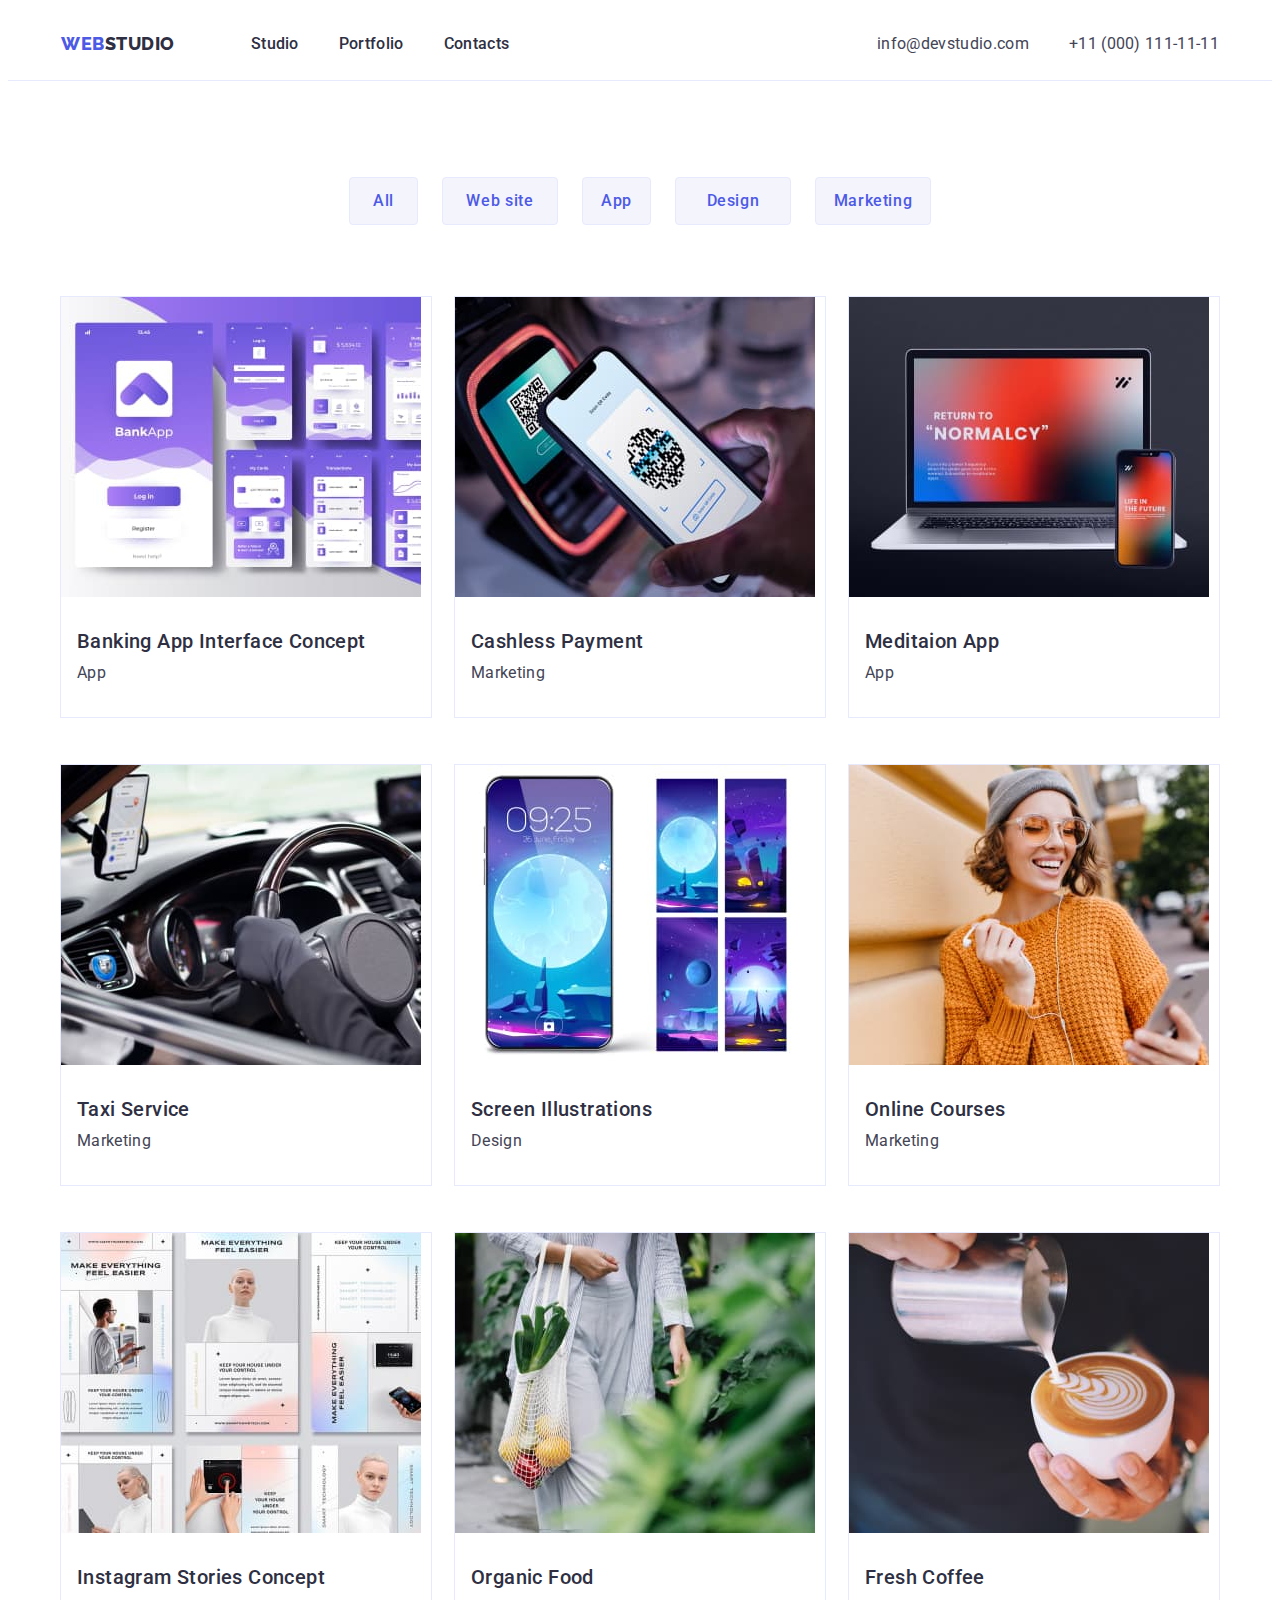
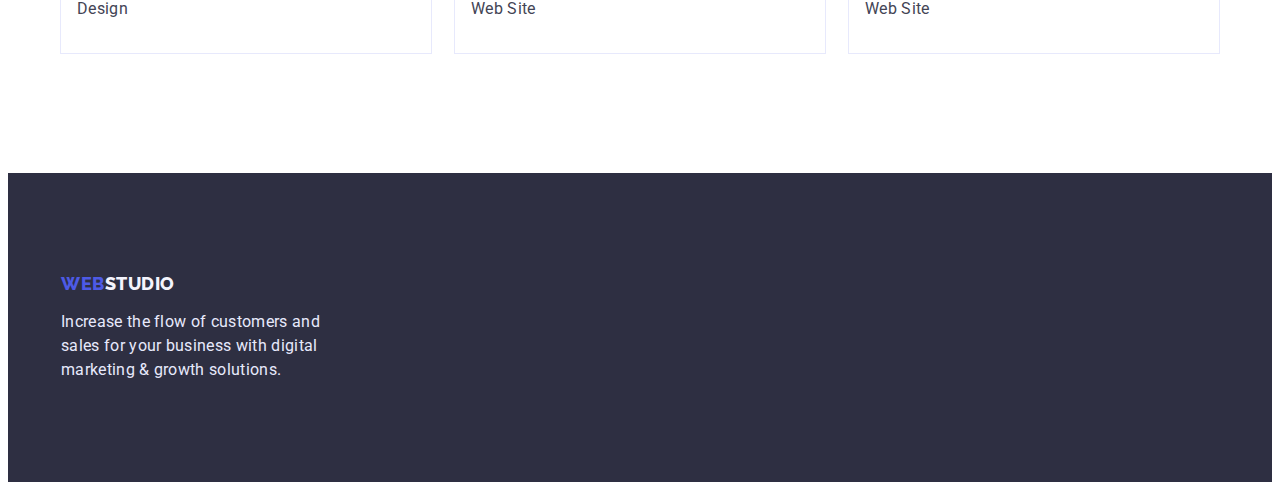
==== portfolio.html @ 3c27db72 "Add files via upload" ====
<!DOCTYPE html>
<html lang="en">
<head>
    <meta charset="UTF-8">
    <meta http-equiv="X-UA-Compatible" content="IE=edge">
    <meta name="viewport" content="width=device-width, initial-scale=1.0">
    <title>Portfolio</title>
    <link rel="stylesheet" href="https://cdnjs.cloudflare.com/ajax/libs/modern-normalize/1.1.0/modern-normalize.min.css" integrity="sha512-wpPYUAdjBVSE4KJnH1VR1HeZfpl1ub8YT/NKx4PuQ5NmX2tKuGu6U/JRp5y+Y8XG2tV+wKQpNHVUX03MfMFn9Q==" crossorigin="anonymous" referrerpolicy="no-referrer" />
    <link rel="stylesheet" href="./css/styles.css">
    <link rel="preconnect" href="https://fonts.googleapis.com">
    <link rel="preconnect" href="https://fonts.gstatic.com" crossorigin>
    <link href="https://fonts.googleapis.com/css2?family=Raleway:wght@800&family=Roboto:wght@400;500;700&display=swap" rel="stylesheet">
</head>
<body>
    <header class="header">
        <div class="container header-container">
            <nav class="header-navigation">
                <a href="" class="header-logo link"><span class="header-logo-word">Web</span>Studio</a>
                <ul class="header-list list">
                    <li class="header-list-item"><a class="header-link link" href="./index.html">Studio</a></li>
                    <li class="header-list-item"><a class="header-link link" href="./portfolio.html">Portfolio</a></li>
                    <li class="header-list-item"><a class="header-link link" href="">Contacts</a></li>
                </ul>
            </nav>
            <address class="header-address">
                <ul class="address-list list">
                    <li class="address-list-item"><a class="address-mail link" href="mailto:info@devstudio.com">info@devstudio.com</a></li>
                    <li class="address-list-item"><a class="address-tel link" href="tel:+110001111111">+11 (000) 111-11-11</a></li>
                </ul>
            </address>
        </div>
    </header>
    <main>
        <section class="portfolio-info">
            <div class="container">
                <ul class="portfolio-navigation-list list">
                    <li class="portfolio-navigation-item"><button class="portfolio-btn btn-small" type="button">All</button></li>
                    <li class="portfolio-navigation-item"><button class="portfolio-btn" type="button">Web site</button></li>
                    <li class="portfolio-navigation-item"><button class="portfolio-btn btn-small" type="button">App</button></li>
                    <li class="portfolio-navigation-item"><button class="portfolio-btn" type="button">Design</button></li>
                    <li class="portfolio-navigation-item"><button class="portfolio-btn" type="button">Marketing</button></li>
                </ul>
                <ul class="portfolio-service-list list">
                        <li class="portfolio-service-item">
                            <img src="./images/portfolio-img-1.jpg" alt="phone's apps" width="360" height="300">
                            <div class="service-text">
                                <h3 class="service-item-title">Banking App Interface Concept</h3>
                                <p class="service-item-text">App</p>
                            </div>
                        </li>
                        <li class="portfolio-service-item">
                            <img src="./images/portfolio-img-2.jpg" alt="phone with payying app" width="360" height="300">
                            <div class="service-text">
                                <h3 class="service-item-title">Cashless Payment</h3>
                                <p class="service-item-text">Marketing</p>
                            </div>
                        </li>
                        <li class="portfolio-service-item">
                            <img src="./images/portfolio-img-3.jpg" alt="laptop" width="360" height="300">
                            <div class="service-text">
                                <h3 class="service-item-title">Meditaion App</h3>
                                <p class="service-item-text">App</p>
                            </div>
                        </li>
                    <li class="portfolio-service-item">
                        <img src="./images/portfolio-img-4.jpg" alt="car inside" width="360" height="300">
                        <div class="service-text">
                            <h3 class="service-item-title">Taxi Service</h3>
                            <p class="service-item-text">Marketing</p>
                        </div>
                    </li>
                    <li class="portfolio-service-item">
                        <img src="./images/portfolio-img-5.jpg" alt="phone's screen" width="360" height="300">
                        <div class="service-text">
                            <h3 class="service-item-title">Screen Illustrations</h3>
                            <p class="service-item-text">Design</p>
                        </div>
                    </li>
                    <li class="portfolio-service-item">
                        <img src="./images/portfolio-img-6.jpg" alt="smilling girl" width="360" height="300">
                        <div class="service-text">
                            <h3 class="service-item-title">Online Courses</h3>
                            <p class="service-item-text">Marketing</p>
                        </div>
                    </li>
                    <li class="portfolio-service-item">
                        <img src="./images/portfolio-img-7.jpg" alt="instagram stories" width="360" height="300">
                        <div class="service-text">
                            <h3 class="service-item-title">Instagram Stories Concept</h3>
                            <p class="service-item-text">Design</p>
                        </div>
                    </li>
                    <li class="portfolio-service-item">
                        <img src="./images/portfolio-img-8.jpg" alt="woman carring bag with fruit" width="360" height="300">
                        <div class="service-text">
                            <h3 class="service-item-title">Organic Food</h3>
                            <p class="service-item-text">Web Site</p>
                        </div>
                    </li>
                    <li class="portfolio-service-item">
                        <img src="./images/portfolio-img-9.jpg" alt="coffee" width="360" height="300">
                        <div class="service-text">
                            <h3 class="service-item-title">Fresh Coffee</h3>
                            <p class="service-item-text">Web Site</p>
                        </div>
                    </li>
                </ul>
            </div>
        </section>
    </main>
    <footer class="footer">
        <div class="container">
            <a class="footer-link link" href="./portfolio.html"><span class="footer-link-word">Web</span>Studio</a>
            <p class="footer-text">Increase the flow of customers and sales for your business with digital marketing & growth solutions.</p>
        </footer>
        </div>
</body>
</html>
---- css/styles.css ----
body {
    font-family: 'Roboto', sans-serif;
    color: #2E2F42;
}

h1, h2, h3, h4, h5, h6, p {
    margin: 0;
}

ul {
    margin: 0;
    padding-left: 0;
}

button {
    cursor: pointer;
}

a {
    list-style: none;
}

img {
    display: block;
}

.list {
    list-style: none;
}

.link {
    text-decoration: none;
    font-style: normal;
}

:root {
    --LogoColor: #4D5AE5;
    --MainTextColor: #2E2F42;
    --SecondTextColor: #434455;
}

.container {
    width: 1158px;
    padding-left: 15px;
    padding-right: 15px;
    margin-left: auto;
    margin-right: auto;
}

/*--------------------- STUDIO PAGE -----------------------*/

/*--------------- header ---------------*/

.header {
    border-bottom: 1px solid #E7E9FC;
}

.header-container {
    padding-top: 24px;
    padding-bottom: 24px;
    display: flex;
}

.header-navigation {
    margin-right: auto;
    display: flex;
}

.header-logo {
    font-family: 'Raleway', sans-serif;
    font-weight: 800;
    font-size: 18px;
    line-height: 1.33;
    letter-spacing: 0.03em;
    text-transform: uppercase;
    margin-right: 76px;
    color: var(--MainTextColor)
}

.header-logo-word {
    color: var(--LogoColor)
}

.header-list {
    display: flex;
    gap: 40px;
}

/* .header-list-item {
} */

.header-link {
    font-weight: 500;
    font-size: 16px;
    line-height: 1.5;
    letter-spacing: 0.02em;
    color: var(--MainTextColor)
}

/* .header-address {
} */

.address-list {
    font-size: 16px;
    line-height: 1.5;
    letter-spacing: 0.02em;
    display: flex;
    gap: 40px;
}

/* .address-list-item {
} */

.address-mail {
    color: var(--SecondTextColor)
}

.address-tel {
    color: var(--SecondTextColor)
}

/*--------------- main ---------------*/

/* .main {
} */

/*--------------- hero --------------*/

.hero {
    padding-top: 188px;
    padding-bottom: 188px;
    background: #2E2F42;
}

.hero-container {
    display: flex;
    flex-direction: column;
    align-items: center;
    gap: 48px;
}

.hero-title {
    max-width: 500px;
    text-align: center;
    font-weight: 700;
    font-size: 56px;
    line-height: 1.07;
    letter-spacing: 0.02em;
    color: #FFFFFF;
}

.hero-btn {
    min-width: 169px;
    height: 56px;
    padding: 16px 32px;
    font-family: inherit;
    font-style: normal;
    font-weight: 500;
    font-size: 16px;
    line-height: 1.5;
    letter-spacing: 0.04em;
    color: #FFFFFF;
    background: #4D5AE5;
    border-style: none;
    border-radius: 4px;
}

/*-------------- studio advantage ---------------*/

.studio-advantage {
    padding-top: 120px;
}

.studio-advantage-list {
    display: flex;
    gap: 24px;
}

/* .studio-list-item {
} */

.studio-item-title {
    margin-bottom: 8px;
    font-weight: 500;
    font-size: 20px;
    line-height: 1.2;
    letter-spacing: 0.02em;
}

.studio-item-text {
    min-width: 264px;
    font-size: 16px;
    line-height: 1.5;
    letter-spacing: 0.02em;
    color: var(--SecondTextColor)
}

/*-------------- studio works --------------*/

.studio-works {
    margin-top: 120px;
    padding-bottom: 120px;
}

.studio-works-title {
    text-align: center;
    font-size: 36px;
    line-height: 1.11;
    letter-spacing: 0.02em;
    text-transform: capitalize;
}

.studio-works-list {
    margin-top: 72px;
    display: flex;
    gap: 24px;
}

.works-list-item {
    width: calc((100% - 48px) / 3);
}

/*--------------- studio team ---------------*/

.studio-team {
    padding-top: 120px;
    padding-bottom: 120px;
    background: #F4F4FD;
}

.studio-team-title {
    text-align: center;
    font-size: 36px;
    line-height: 1.11;
    letter-spacing: 0.02em;
    text-transform: capitalize;
}

.studio-team-list {
    margin-top: 72px;
    display: flex;
    gap: 24px;
}

.studio-team-list-item {
    width: calc((100% - 72px) / 4);
}

/* .studio-team-member {
} */

.member-text {
    padding: 32px 16px;
    background: #FFFFFF;
    border-radius: 0px 0px 4px 4px;
}

.studio-member-name {
    margin-bottom: 8px;
    text-align: center;
    font-weight: 500;
    font-size: 20px;
    line-height: 1.2;
    letter-spacing: 0.02em;
}

.studio-member-text {
    text-align: center;
    font-size: 16px;
    line-height: 1.5;
    letter-spacing: 0.02em;
    color: var(--SecondTextColor)
}

/*--------------- footer ---------------*/

.footer {
    padding-top: 100px;
    padding-bottom: 100px;
    background: #2E2F42;
}

.footer-link {
    font-family: 'Raleway', sans-serif;
    font-weight: 800;
    font-size: 18px;
    line-height: 1.17;
    letter-spacing: 0.03em;
    text-transform: uppercase;
    color: #F4F4FD;
}

.footer-link-word {
    color: #4D5AE5;
}

.footer-text {
    margin-top: 16px;
    max-width: 264px;
    font-size: 16px;
    line-height: 1.5;
    letter-spacing: 0.02em;
    color: #E7E9FC;
}

/*--------------------- PORTFOLIO PAGE ---------------------*/

.portfolio-info {
    padding-top: 96px;
    padding-bottom: 120px;
}

.portfolio-navigation-list {
    margin-bottom: 72px;
    display: flex;
    gap: 24px;
    justify-content: center;
}

/* .portfolio-navigation-item {
} */

.portfolio-btn:hover,
.portfolio-btn:focus {
    color: #FFFFFF;
    background: #404BBF;
}

.portfolio-btn {
    min-width: 116px;
    height: 48px;
    cursor: pointer;
    font-family: inherit;
    font-weight: 500;
    font-size: 16px;
    line-height: 1.5;
    letter-spacing: 0.04em;
    color: #4D5AE5;
    background: #F4F4FD;
    border: 1px solid #E7E9FC;
    border-radius: 4px;
}

.btn-small {
    min-width: 69px;
}

.portfolio-service-list {
    display: flex;
    flex-wrap: wrap;
    column-gap: 24px;
    row-gap: 48px;
}


.portfolio-service-item {
    outline: 1px solid #E7E9FC;
    width: calc((100% - 48px) / 3);
}

.service-text {
    padding-top: 32px;
    padding-bottom: 32px;
    padding-left: 16px;
    background: #FFFFFF;
}

.service-item-title {
    margin-bottom: 8px;
    font-weight: 500;
    font-size: 20px;
    line-height: 1.2;
    letter-spacing: 0.02em;
}

.service-item-text {
    font-size: 16px;
    line-height: 1.5;
    letter-spacing: 0.02em;
    color: var(--SecondTextColor)
}
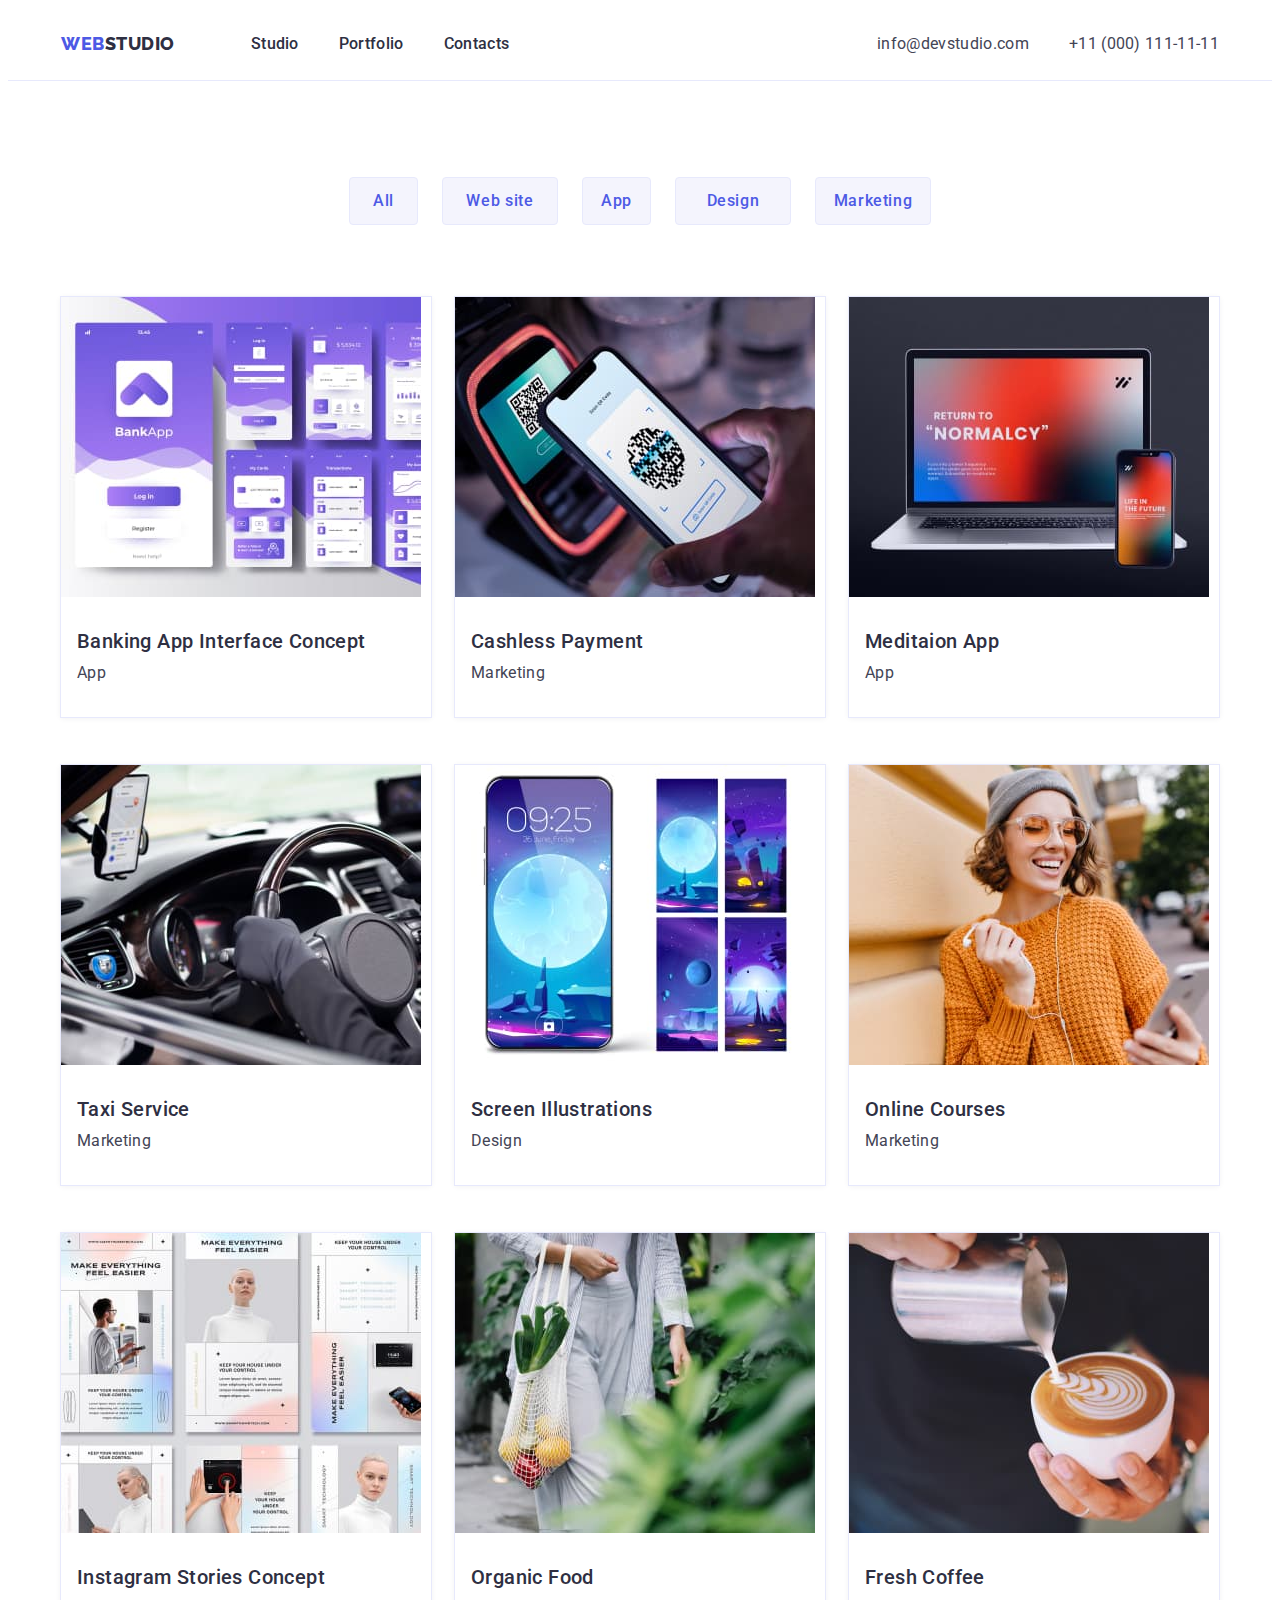
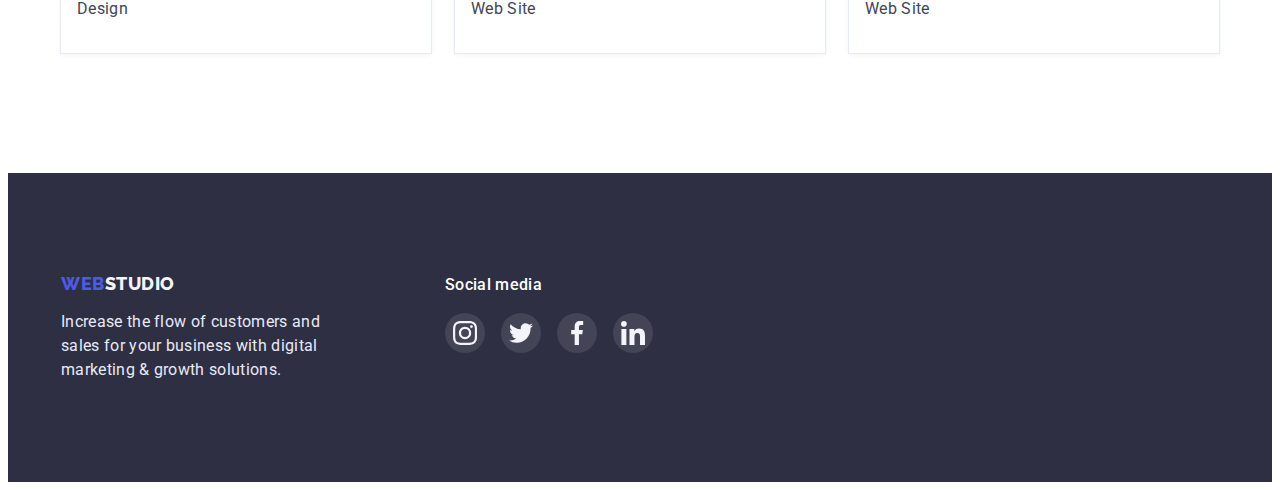
==== commit 55da64e9: "html+css-4" ====
--- a/portfolio.html
+++ b/portfolio.html
@@ -109,10 +109,45 @@
         </section>
     </main>
     <footer class="footer">
-        <div class="container">
-            <a class="footer-link link" href="./portfolio.html"><span class="footer-link-word">Web</span>Studio</a>
-            <p class="footer-text">Increase the flow of customers and sales for your business with digital marketing & growth solutions.</p>
-        </footer>
+        <div class="container footer-items">
+            <div class="footer-left">
+                <a class="footer-link link" href="./portfolio.html"><span class="footer-link-word">Web</span>Studio</a>
+                <p class="footer-text">Increase the flow of customers and sales for your business with digital marketing & growth solutions.</p>
+            </div>
+            <div class="footer-soc">
+                <p class="footer-soc-title">Social media</p>
+                <ul class="footer-soc-list list">
+                    <li class="footer-soc-item">
+                        <a class="footer-soc-link link" href="">
+                            <svg class="footer-soc-icon" width="24" height="24">
+                                <use href="./images/symbol-defs.svg#icon-instagram"></use>
+                            </svg>
+                        </a>
+                    </li>
+                    <li class="footer-soc-item">
+                        <a class="footer-soc-link link" href="">
+                            <svg class="footer-soc-icon" width="24" height="24">
+                                <use href="./images/symbol-defs.svg#icon-twitter"></use>
+                            </svg>
+                        </a>
+                    </li>
+                    <li class="footer-soc-item">
+                        <a class="footer-soc-link link" href="">
+                            <svg class="footer-soc-icon" width="24" height="24">
+                                <use href="./images/symbol-defs.svg#icon-facebook"></use>
+                            </svg>
+                        </a>
+                    </li>
+                    <li class="footer-soc-item">
+                        <a class="footer-soc-link link" href="">
+                            <svg class="footer-soc-icon" width="24" height="24">
+                                <use href="./images/symbol-defs.svg#icon-linkedin"></use>
+                            </svg>
+                        </a>
+                    </li>
+                </ul>
+            </div>
         </div>
+    </footer>
 </body>
 </html>--- a/css/styles.css
+++ b/css/styles.css
@@ -37,6 +37,9 @@
     --LogoColor: #4D5AE5;
     --MainTextColor: #2E2F42;
     --SecondTextColor: #434455;
+    --CustomersMainColor: #8E8F99;
+    --CustomersLinkColor: #404BBF;
+    --HeroGradient: linear-gradient(rgba(46, 47, 66, 0.7), rgba(46, 47, 66, 0.7));
 }
 
 .container {
@@ -130,6 +133,9 @@
     padding-top: 188px;
     padding-bottom: 188px;
     background: #2E2F42;
+    background-image: var(--HeroGradient) ,url(../images/background-hero-img.jpg);
+    background-repeat: no-repeat;
+    background-size: cover;
 }
 
 .hero-container {
@@ -171,6 +177,29 @@
     padding-top: 120px;
 }
 
+.studio-advatage-pics-list {
+    margin-bottom: 8px;
+    display: flex;
+    justify-content: center;
+    gap: 24px;
+}
+
+.studio-advatage-pics-item {
+    width: 264px;
+    height: 112px;
+}
+
+.studio-advatage-pic {
+    width: 100%;
+    height: 100%;
+    display: flex;
+    justify-content: center;
+    align-items: center;
+    border-radius: 4px;
+    background-color: #F4F4FD;
+
+}
+
 .studio-advantage-list {
     display: flex;
     gap: 24px;
@@ -243,6 +272,7 @@
 }
 
 .studio-team-list-item {
+    box-shadow: 0px 1px 6px rgba(46, 47, 66, 0.08), 0px 1px 1px rgba(46, 47, 66, 0.16), 0px 2px 1px rgba(46, 47, 66, 0.08);
     width: calc((100% - 72px) / 4);
 }
 
@@ -272,12 +302,93 @@
     color: var(--SecondTextColor)
 }
 
+.studio-team-icon-list {
+    margin-top: 12px;
+    display: flex;
+    justify-content: center;
+    gap: 24px;
+}
+
+.studio-team-icon-list-item {
+    width: 40px;
+    height: 40px;
+}
+
+.studio-team-icon-link {
+    width: 100%;
+    height: 100%;
+    display: flex;
+    justify-content: center;
+    align-items: center;
+    border-radius: 50%;
+    background-color: var(--LogoColor);
+}
+
+/*--------------- customers ---------------*/
+
+.customers {
+    padding-top: 120px;
+    padding-bottom: 120px;
+}
+
+.customers-title {
+    margin-bottom: 72px;
+    text-align: center;
+    font-size: 36px;
+    line-height: 40px;
+    letter-spacing: 0.02em;
+    text-transform: capitalize;
+}
+
+.customers-list {
+    display: flex;
+    justify-content: center;
+    gap: 24px;
+}
+
+.customers-list-item {
+    width: 168px;
+    height: 88px;
+}
+
+.customers-list-link {
+    width: 100%;
+    height: 100%;
+    display: flex;
+    justify-content: center;
+    align-items: center;
+    border: 1px solid var(--CustomersMainColor);
+    border-radius: 4px;
+    color: var(--CustomersMainColor);
+}
+
+.customers-icon {
+    fill: currentColor;
+}
+
+.customers-list-link:is(:hover, :focus) {
+    border-color: var(--CustomersLinkColor);
+}
+
+.customers-list-link:is(:hover, :focus) .customers-icon {
+    fill: var(--CustomersLinkColor);
+}
+
 /*--------------- footer ---------------*/
 
 .footer {
     padding-top: 100px;
     padding-bottom: 100px;
     background: #2E2F42;
+}
+
+.footer-items {
+    display: flex;
+    align-items: baseline;
+}
+
+.footer-left {
+    margin-right: 120px;
 }
 
 .footer-link {
@@ -303,6 +414,37 @@
     color: #E7E9FC;
 }
 
+.footer-soc-title {
+    margin-bottom: 16px;
+    font-weight: 500;
+    font-size: 16px;
+    line-height: 24px;
+    letter-spacing: 0.02em;
+    color: #FFFFFF;
+}
+
+.footer-soc-list {
+    display: flex;
+    justify-content: start;
+    gap: 16px;
+}
+
+.footer-soc-item {
+    width: 40px;
+    height: 40px;
+}
+
+.footer-soc-link {
+    width: 100%;
+    height: 100%;
+    display: flex;
+    justify-content: center;
+    align-items: center;
+    border-radius: 50%;
+    background-color: rgba(255, 255, 255, 0.1);
+}
+
+
 /*--------------------- PORTFOLIO PAGE ---------------------*/
 
 .portfolio-info {
@@ -324,6 +466,8 @@
 .portfolio-btn:focus {
     color: #FFFFFF;
     background: #404BBF;
+    border: 1px solid #404BBF;
+    box-shadow: 0px 3px 1px rgba(0, 0, 0, 0.1), 0px 2px 1px rgba(0, 0, 0, 0.08), 0px 2px 2px rgba(0, 0, 0, 0.12);
 }
 
 .portfolio-btn {
@@ -355,7 +499,12 @@
 
 .portfolio-service-item {
     outline: 1px solid #E7E9FC;
+    box-shadow: 0px 1px 6px rgba(46, 47, 66, 0.08);
     width: calc((100% - 48px) / 3);
+}
+
+.portfolio-service-item:is(:hover, :focus) {
+    box-shadow: 0px 1px 6px rgba(46, 47, 66, 0.08), 0px 1px 1px rgba(46, 47, 66, 0.16), 0px 2px 1px rgba(46, 47, 66, 0.08);
 }
 
 .service-text {
